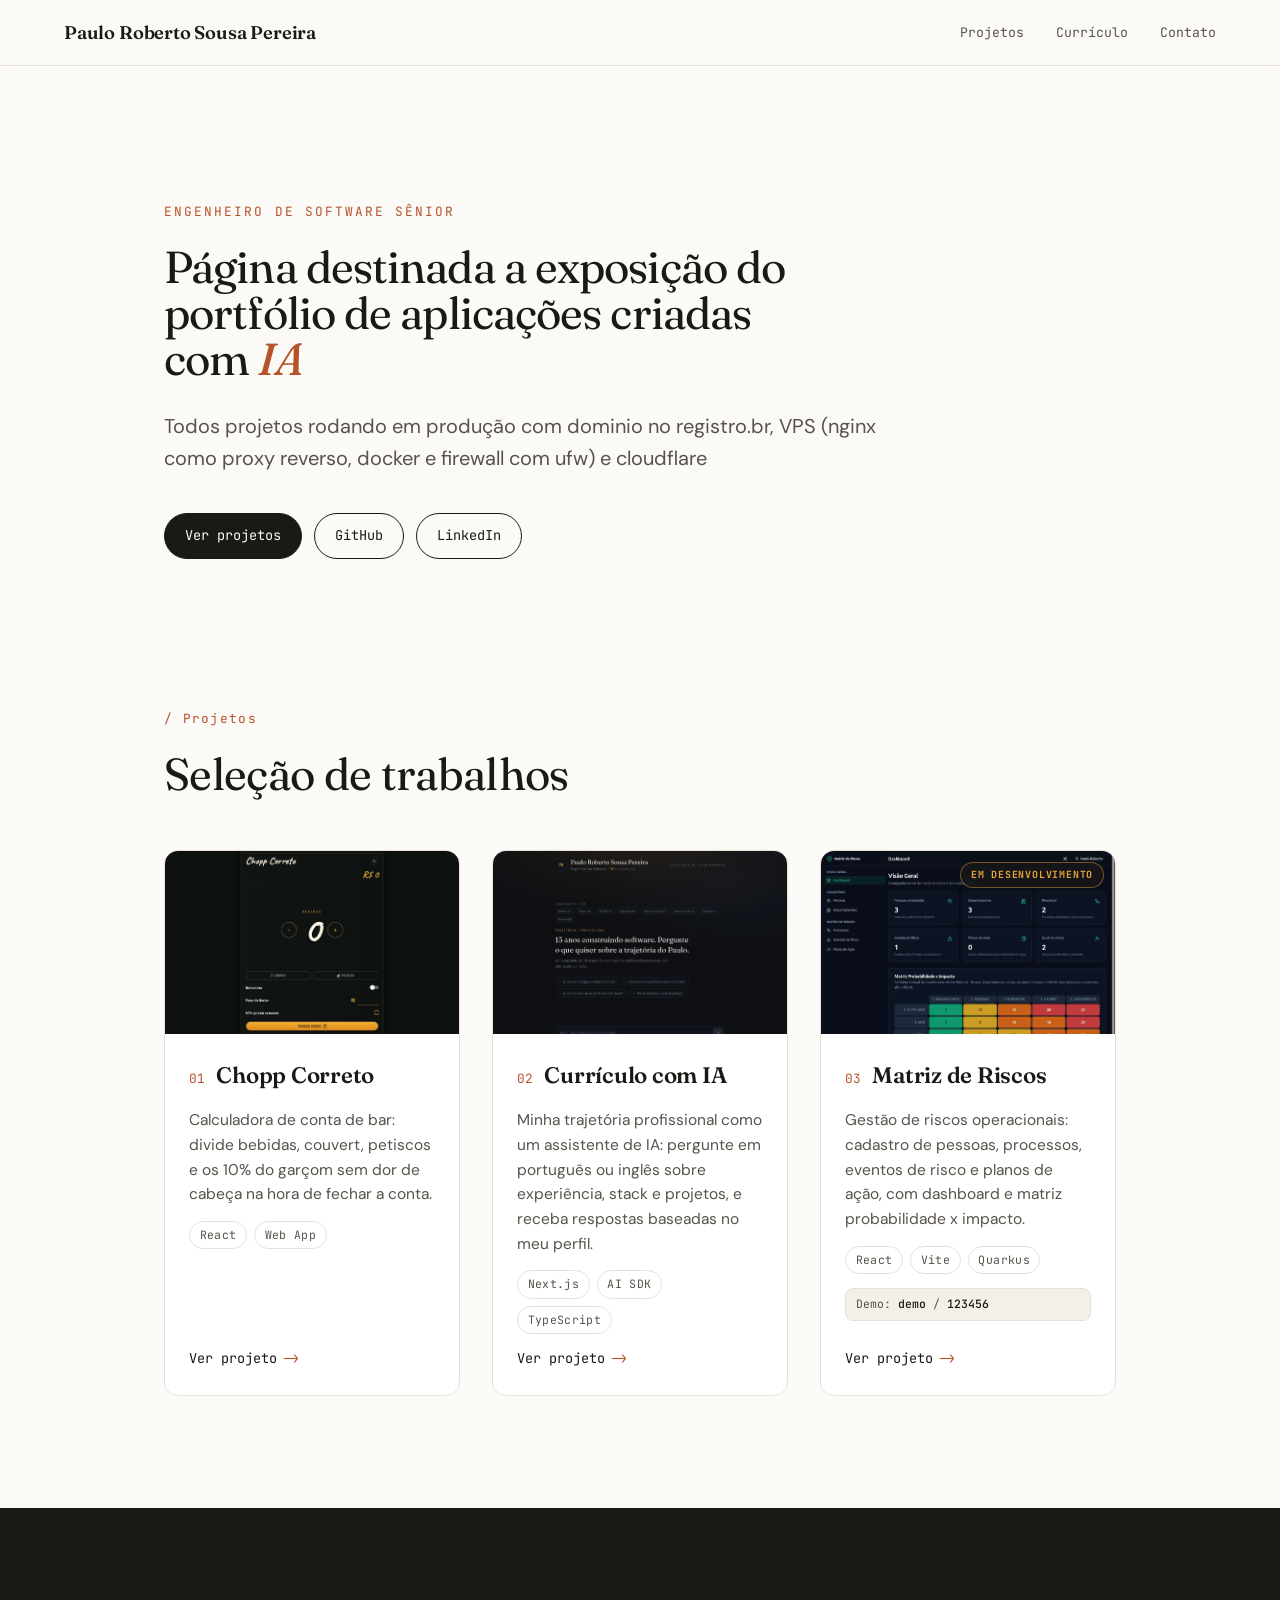
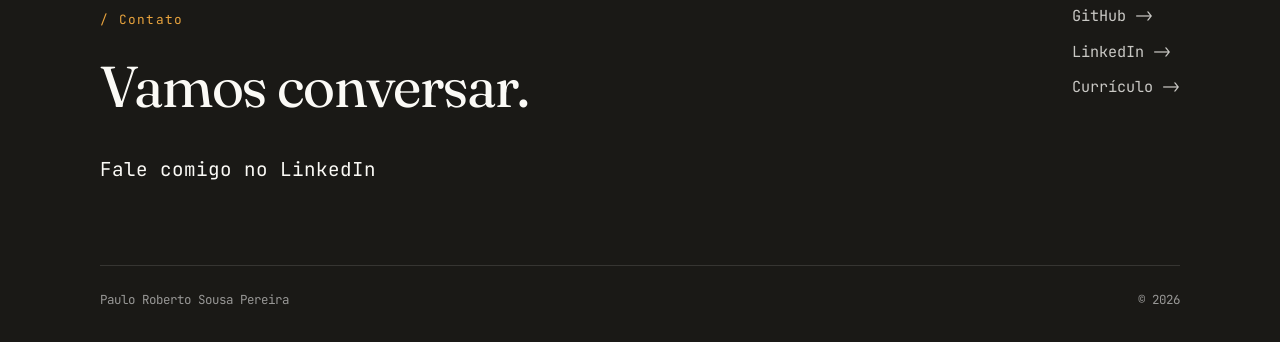
==== index.html @ 85f4f6c6 "Versão inicial do portfolio" ====
<!DOCTYPE html>
<html lang="pt-BR">
<head>
  <meta charset="UTF-8" />
  <meta name="viewport" content="width=device-width, initial-scale=1.0" />
  <title>Paulo Roberto Sousa Pereira - Engenheiro de Software Sênior</title>
  <meta name="description" content="Portfólio de Paulo Roberto Sousa Pereira, Engenheiro de Software Sênior. Aplicações web práticas e funcionais." />

  <!-- Open Graph para compartilhamento em redes / recrutadores -->
  <meta property="og:title" content="Paulo Roberto Sousa Pereira - Engenheiro de Software Sênior" />
  <meta property="og:description" content="Aplicações web práticas e funcionais." />

  <link rel="icon" href="assets/img/favicon.svg" type="image/svg+xml" />
  <meta property="og:type" content="website" />

  <link rel="preconnect" href="https://fonts.googleapis.com" />
  <link rel="preconnect" href="https://fonts.gstatic.com" crossorigin />
  <link href="https://fonts.googleapis.com/css2?family=Fraunces:ital,opsz,wght@0,9..144,400;0,9..144,600;1,9..144,500&family=DM+Sans:wght@400;500&family=JetBrains+Mono:wght@400;500&display=swap" rel="stylesheet" />

  <link rel="stylesheet" href="assets/css/styles.css" />
</head>
<body>
  <a class="skip-link" href="#projetos">Pular para projetos</a>

  <header class="topbar">
    <a class="topbar__brand" href="#topo">Paulo Roberto Sousa Pereira</a>
    <nav class="topbar__nav" aria-label="Navegação principal">
      <a href="#projetos">Projetos</a>
      <a href="https://mycv.prsites.com.br/" target="_blank" rel="noopener">Currículo</a>
      <a href="#contato">Contato</a>
    </nav>
  </header>

  <main id="topo">
    <!-- HERO -->
    <section class="hero">
      <p class="eyebrow reveal" style="--d:0ms">Engenheiro de Software Sênior</p>
      <h1 class="hero__title reveal" style="--d:80ms">
        Página destinada a exposição do portfólio de aplicações criadas com <em>IA</em><br />
      </h1>
      <p class="hero__bio reveal" style="--d:160ms">
       Todos projetos rodando em produção com dominio no registro.br, VPS (nginx como proxy reverso, docker e firewall com ufw) e cloudflare
      </p>
      <div class="hero__links reveal" style="--d:240ms">
        <a class="btn btn--solid" href="#projetos">Ver projetos</a>
        <a class="btn" href="https://github.com/holocaster" target="_blank" rel="noopener">GitHub</a>
        <a class="btn" href="https://www.linkedin.com/in/paulo-roberto-sousa-pereira-333bb52a/" target="_blank" rel="noopener">LinkedIn</a>
      </div>
    </section>

    <!-- PROJETOS -->
    <section id="projetos" class="projetos">
      <div class="section-head">
        <span class="section-head__eyebrow">/ Projetos</span>
        <h2 class="section-head__title">Seleção de trabalhos</h2>
      </div>

      <ul class="grid" role="list">
        <!-- ============================================================
             MODELO DE CARD - para adicionar um novo projeto, copie um
             bloco <li class="card"> ... </li> inteiro e ajuste:
               - data-accent: "amber" | "teal" | "slate" (cor do thumb)
               - o numero (card__index)
               - imagem em .card__thumb (ver README para screenshots)
               - titulo, descricao, tags e o link href
             ============================================================ -->

        <!-- Projeto 01 -->
        <li class="card reveal" style="--d:0ms" data-accent="amber">
          <a class="card__link" href="https://choppcorreto.com.br/" target="_blank" rel="noopener" aria-label="Abrir Chopp Correto em nova aba">
            <div class="card__thumb" style="background-image:url('assets/img/chopp.jpg');background-position:top center" role="img" aria-label="Prévia do Chopp Correto"></div>
            <div class="card__body">
              <div class="card__top">
                <span class="card__index">01</span>
                <h3 class="card__title">Chopp Correto</h3>
              </div>
              <p class="card__desc">
                Calculadora de conta de bar: divide bebidas, couvert, petiscos
                e os 10% do garçom sem dor de cabeça na hora de fechar a conta.
              </p>
              <ul class="tags" role="list">
                <li>React</li>
                <li>Web App</li>
              </ul>
              <span class="card__cta">Ver projeto <span class="arrow" aria-hidden="true">-&gt;</span></span>
            </div>
          </a>
        </li>

        <!-- Projeto 02 -->
        <li class="card reveal" style="--d:120ms" data-accent="teal">
          <a class="card__link" href="https://mycv.prsites.com.br/" target="_blank" rel="noopener" aria-label="Abrir meu currículo com IA em nova aba">
            <div class="card__thumb" style="background-image:url('assets/img/cv.jpg');background-position:top center" role="img" aria-label="Prévia do currículo com assistente de IA"></div>
            <div class="card__body">
              <div class="card__top">
                <span class="card__index">02</span>
                <h3 class="card__title">Currículo com IA</h3>
              </div>
              <p class="card__desc">
                Minha trajetória profissional como um assistente de IA: pergunte
                em português ou inglês sobre experiência, stack e projetos, e
                receba respostas baseadas no meu perfil.
              </p>
              <ul class="tags" role="list">
                <li>Next.js</li>
                <li>AI SDK</li>
                <li>TypeScript</li>
              </ul>
              <span class="card__cta">Ver projeto <span class="arrow" aria-hidden="true">-&gt;</span></span>
            </div>
          </a>
        </li>

        <!-- Projeto 03 -->
        <li class="card reveal" style="--d:240ms" data-accent="slate">
          <a class="card__link" href="https://matriz_risco.prsites.com.br/" target="_blank" rel="noopener" aria-label="Abrir Matriz de Riscos em nova aba">
            <div class="card__thumb" style="background-image:url('assets/img/riscos.jpg');background-position:top center" role="img" aria-label="Prévia do dashboard da Matriz de Riscos">
              <span class="card__badge">Em desenvolvimento</span>
            </div>
            <div class="card__body">
              <div class="card__top">
                <span class="card__index">03</span>
                <h3 class="card__title">Matriz de Riscos</h3>
              </div>
              <p class="card__desc">
                Gestão de riscos operacionais: cadastro de pessoas, processos,
                eventos de risco e planos de ação, com dashboard e matriz
                probabilidade x impacto.
              </p>
              <ul class="tags" role="list">
                <li>React</li>
                <li>Vite</li>
                <li>Quarkus</li>
              </ul>
              <p class="card__demo">Demo: <strong>demo</strong> / <strong>123456</strong></p>
              <span class="card__cta">Ver projeto <span class="arrow" aria-hidden="true">-&gt;</span></span>
            </div>
          </a>
        </li>
      </ul>
    </section>
  </main>

  <!-- CONTATO / RODAPE -->
  <footer id="contato" class="footer">
    <div class="footer__inner">
      <div class="footer__cta">
        <span class="section-head__eyebrow">/ Contato</span>
        <h2 class="footer__title">Vamos conversar.</h2>
        <a class="footer__mail" href="https://www.linkedin.com/in/paulo-roberto-sousa-pereira-333bb52a/" target="_blank" rel="noopener">Fale comigo no LinkedIn</a>
      </div>
      <nav class="footer__links" aria-label="Links externos">
        <a href="https://github.com/holocaster" target="_blank" rel="noopener">GitHub <span aria-hidden="true">-&gt;</span></a>
        <a href="https://www.linkedin.com/in/paulo-roberto-sousa-pereira-333bb52a/" target="_blank" rel="noopener">LinkedIn <span aria-hidden="true">-&gt;</span></a>
        <a href="https://mycv.prsites.com.br/" target="_blank" rel="noopener">Currículo <span aria-hidden="true">-&gt;</span></a>
      </nav>
    </div>
    <p class="footer__meta">
      <span>Paulo Roberto Sousa Pereira</span>
      <span>&copy; <span id="ano"></span></span>
    </p>
  </footer>

  <script src="assets/js/main.js" defer></script>
</body>
</html>
---- assets/css/styles.css ----
/* ============================================================
   Portfolio - Paulo Roberto Sousa Pereira
   Estetica: minimalismo editorial. Papel quente, tinta escura,
   um unico tom de destaque (terracota). Fraunces (titulos),
   DM Sans (texto), JetBrains Mono (rotulos e numeros).
   ============================================================ */

:root {
  /* Cores */
  --paper:      #FBFAF6;
  --paper-2:    #F3F0E8;
  --ink:        #1A1916;
  --ink-soft:   #57534A;
  --line:       #E5E1D6;
  --accent:     #B5532B;
  --accent-ink: #963F1E;

  /* Gradientes dos thumbnails por projeto */
  --g-amber: linear-gradient(145deg, #E8A33D 0%, #B5532B 100%);
  --g-teal:  linear-gradient(145deg, #3C7A6E 0%, #1E3B35 100%);
  --g-slate: linear-gradient(145deg, #6E6A60 0%, #2C2A24 100%);

  /* Tipografia */
  --font-display: "Fraunces", Georgia, serif;
  --font-body:    "DM Sans", system-ui, sans-serif;
  --font-mono:    "JetBrains Mono", ui-monospace, monospace;

  /* Layout */
  --maxw: 1080px;
  --gutter: clamp(1.25rem, 5vw, 4rem);
}

/* Reset enxuto */
*, *::before, *::after { box-sizing: border-box; }
* { margin: 0; }
html { scroll-behavior: smooth; -webkit-text-size-adjust: 100%; }

body {
  font-family: var(--font-body);
  background: var(--paper);
  color: var(--ink);
  line-height: 1.6;
  font-size: clamp(1rem, 0.95rem + 0.3vw, 1.125rem);
  -webkit-font-smoothing: antialiased;
  text-rendering: optimizeLegibility;
}

a { color: inherit; text-decoration: none; }
img { max-width: 100%; display: block; }
ul { list-style: none; padding: 0; }

/* Foco visivel e acessivel */
:focus-visible {
  outline: 2px solid var(--accent);
  outline-offset: 3px;
  border-radius: 2px;
}

.skip-link {
  position: absolute;
  left: -999px;
  top: 0;
  background: var(--ink);
  color: var(--paper);
  padding: 0.6rem 1rem;
  z-index: 100;
}
.skip-link:focus { left: 0.5rem; top: 0.5rem; }

/* ---------- Barra superior ---------- */
.topbar {
  position: sticky;
  top: 0;
  z-index: 50;
  display: flex;
  align-items: center;
  justify-content: space-between;
  gap: 1rem;
  padding: 1.1rem var(--gutter);
  background: color-mix(in srgb, var(--paper) 82%, transparent);
  backdrop-filter: saturate(140%) blur(10px);
  border-bottom: 1px solid var(--line);
}
.topbar__brand {
  font-family: var(--font-display);
  font-weight: 600;
  font-size: 1.15rem;
  letter-spacing: -0.01em;
}
.topbar__nav { display: flex; gap: clamp(1rem, 3vw, 2rem); }
.topbar__nav a {
  font-family: var(--font-mono);
  font-size: 0.82rem;
  color: var(--ink-soft);
  position: relative;
  padding: 0.2rem 0;
  transition: color 0.2s ease;
}
.topbar__nav a::after {
  content: "";
  position: absolute;
  left: 0; bottom: -2px;
  width: 100%;
  height: 1px;
  background: var(--accent);
  transform: scaleX(0);
  transform-origin: left;
  transition: transform 0.25s ease;
}
.topbar__nav a:hover { color: var(--ink); }
.topbar__nav a:hover::after { transform: scaleX(1); }

/* ---------- Hero ---------- */
.hero {
  max-width: var(--maxw);
  margin: 0 auto;
  padding: clamp(4rem, 12vw, 8.5rem) var(--gutter) clamp(3rem, 8vw, 5rem);
}
.eyebrow {
  font-family: var(--font-mono);
  font-size: 0.8rem;
  letter-spacing: 0.16em;
  text-transform: uppercase;
  color: var(--accent);
  margin-bottom: 1.4rem;
}
.hero__title {
  font-family: var(--font-display);
  font-weight: 400;
  font-size: clamp(2.6rem, 7vw, 2.8rem);
  line-height: 1.02;
  letter-spacing: -0.02em;
  max-width: 22ch;
}
.hero__title em {
  font-style: italic;
  font-weight: 500;
  color: var(--accent);
}
.hero__bio {
  margin-top: 1.8rem;
  max-width: 52ch;
  color: var(--ink-soft);
  font-size: clamp(1.05rem, 1rem + 0.4vw, 1.25rem);
}
.hero__links {
  margin-top: 2.4rem;
  display: flex;
  flex-wrap: wrap;
  gap: 0.75rem;
}

/* Botoes */
.btn {
  display: inline-flex;
  align-items: center;
  font-family: var(--font-mono);
  font-size: 0.85rem;
  padding: 0.7rem 1.25rem;
  border: 1px solid var(--ink);
  border-radius: 999px;
  transition: background 0.2s ease, color 0.2s ease, transform 0.2s ease;
}
.btn:hover { transform: translateY(-2px); background: var(--paper-2); }
.btn--solid {
  background: var(--ink);
  color: var(--paper);
  border-color: var(--ink);
}
.btn--solid:hover { background: var(--accent-ink); border-color: var(--accent-ink); color: #fff; }

/* ---------- Cabecalho de secao ---------- */
.section-head { margin-bottom: 2.5rem; }
.section-head__eyebrow {
  font-family: var(--font-mono);
  font-size: 0.8rem;
  letter-spacing: 0.1em;
  color: var(--accent);
}
.section-head__title {
  font-family: var(--font-display);
  font-weight: 400;
  font-size: clamp(1.8rem, 4vw, 2.8rem);
  letter-spacing: -0.015em;
  margin-top: 0.4rem;
}

/* ---------- Projetos ---------- */
.projetos {
  max-width: var(--maxw);
  margin: 0 auto;
  padding: clamp(2rem, 6vw, 4rem) var(--gutter) clamp(4rem, 9vw, 7rem);
}
.grid {
  display: grid;
  grid-template-columns: repeat(auto-fill, minmax(290px, 1fr));
  gap: clamp(1.25rem, 3vw, 2rem);
}

.card { position: relative; }
.card__link {
  display: flex;
  flex-direction: column;
  height: 100%;
  background: #fff;
  border: 1px solid var(--line);
  border-radius: 14px;
  overflow: hidden;
  transition: transform 0.3s ease, box-shadow 0.3s ease, border-color 0.3s ease;
}
.card__link:hover {
  transform: translateY(-6px);
  border-color: color-mix(in srgb, var(--accent) 35%, var(--line));
  box-shadow: 0 18px 40px -22px rgba(26, 25, 22, 0.45);
}
.card__link--static { cursor: default; }
.card--soon .card__link { background: var(--paper-2); border-style: dashed; }

/* Thumbnail (gradiente + monograma). Para usar uma imagem real,
   veja o README: basta definir background-image no .card__thumb. */
.card__thumb {
  position: relative;
  aspect-ratio: 16 / 10;
  display: grid;
  place-items: center;
  background-size: cover;
  background-position: center;
  overflow: hidden;
}
.card[data-accent="amber"] .card__thumb { background-image: var(--g-amber); }
.card[data-accent="teal"]  .card__thumb { background-image: var(--g-teal); }
.card[data-accent="slate"] .card__thumb { background-image: var(--g-slate); }
.card__monogram {
  font-family: var(--font-display);
  font-weight: 600;
  font-size: clamp(3rem, 8vw, 4.5rem);
  color: rgba(255, 255, 255, 0.92);
  letter-spacing: -0.02em;
  transition: transform 0.4s ease;
}
.card__link:hover .card__monogram { transform: scale(1.06); }

.card__body {
  display: flex;
  flex-direction: column;
  gap: 0.85rem;
  padding: 1.5rem 1.5rem 1.6rem;
  flex: 1;
}
.card__top { display: flex; align-items: baseline; gap: 0.7rem; }
.card__index {
  font-family: var(--font-mono);
  font-size: 0.8rem;
  color: var(--accent);
}
.card__title {
  font-family: var(--font-display);
  font-weight: 600;
  font-size: 1.4rem;
  letter-spacing: -0.01em;
}

/* Selo de status sobre o thumbnail (ex: projeto em desenvolvimento) */
.card__badge {
  position: absolute;
  top: 0.7rem;
  right: 0.7rem;
  z-index: 1;
  font-family: var(--font-mono);
  font-size: 0.62rem;
  letter-spacing: 0.08em;
  text-transform: uppercase;
  white-space: nowrap;
  font-weight: 700;
  color: #E8A33D;
  background: color-mix(in srgb, var(--ink) 70%, transparent);
  backdrop-filter: saturate(140%) blur(4px);
  border: 1px solid color-mix(in srgb, #E8A33D 45%, transparent);
  border-radius: 999px;
  padding: 0.25rem 0.6rem;
}
.card__desc { color: var(--ink-soft); font-size: 0.97rem; }

/* Credenciais de demo (ex: card da Matriz de Riscos, atras de login) */
.card__demo {
  font-family: var(--font-mono);
  font-size: 0.72rem;
  color: var(--ink-soft);
  background: var(--paper-2);
  border: 1px solid var(--line);
  border-radius: 8px;
  padding: 0.4rem 0.6rem;
}
.card__demo strong { color: var(--ink); font-weight: 500; }

.tags { display: flex; flex-wrap: wrap; gap: 0.45rem; }
.tags li {
  font-family: var(--font-mono);
  font-size: 0.72rem;
  letter-spacing: 0.03em;
  padding: 0.25rem 0.6rem;
  border: 1px solid var(--line);
  border-radius: 999px;
  color: var(--ink-soft);
}

.card__cta {
  margin-top: auto;
  font-family: var(--font-mono);
  font-size: 0.85rem;
  color: var(--ink);
  display: inline-flex;
  align-items: center;
  gap: 0.4rem;
}
.card__cta .arrow { transition: transform 0.25s ease; color: var(--accent); }
.card__link:hover .card__cta .arrow { transform: translateX(5px); }

/* ---------- Rodape / contato ---------- */
.footer {
  background: var(--ink);
  color: var(--paper);
  padding: clamp(3.5rem, 8vw, 6rem) var(--gutter) 2rem;
}
.footer__inner {
  max-width: var(--maxw);
  margin: 0 auto;
  display: flex;
  flex-wrap: wrap;
  justify-content: space-between;
  gap: 2.5rem;
}
.footer .section-head__eyebrow { color: #E8A33D; }
.footer__title {
  font-family: var(--font-display);
  font-weight: 400;
  font-size: clamp(2.2rem, 6vw, 3.6rem);
  letter-spacing: -0.02em;
  margin: 0.5rem 0 1.3rem;
}
.footer__mail {
  font-family: var(--font-mono);
  font-size: clamp(0.95rem, 2.5vw, 1.2rem);
  border-bottom: 1px solid transparent;
  transition: border-color 0.2s ease;
}
.footer__mail:hover { border-color: #E8A33D; }
.footer__links {
  display: flex;
  flex-direction: column;
  gap: 0.7rem;
  font-family: var(--font-mono);
  font-size: 0.95rem;
}
.footer__links a {
  color: color-mix(in srgb, var(--paper) 78%, transparent);
  transition: color 0.2s ease;
}
.footer__links a:hover { color: #fff; }
.footer__meta {
  max-width: var(--maxw);
  margin: clamp(3rem, 7vw, 5rem) auto 0;
  padding-top: 1.5rem;
  border-top: 1px solid rgba(255, 255, 255, 0.12);
  display: flex;
  justify-content: space-between;
  font-family: var(--font-mono);
  font-size: 0.78rem;
  color: rgba(255, 255, 255, 0.55);
}

/* ---------- Animacao de entrada ---------- */
.reveal {
  opacity: 0;
  transform: translateY(18px);
  animation: rise 0.7s cubic-bezier(0.2, 0.7, 0.2, 1) forwards;
  animation-delay: var(--d, 0ms);
}
@keyframes rise {
  to { opacity: 1; transform: none; }
}

/* Respeita quem prefere menos movimento */
@media (prefers-reduced-motion: reduce) {
  html { scroll-behavior: auto; }
  .reveal { animation: none; opacity: 1; transform: none; }
  * { transition-duration: 0.01ms !important; }
}

/* ---------- Responsivo ---------- */
@media (max-width: 560px) {
  .topbar { padding: 0.9rem var(--gutter); }
  .topbar__nav { gap: 1.1rem; }
  .footer__meta { flex-direction: column; gap: 0.4rem; }
}
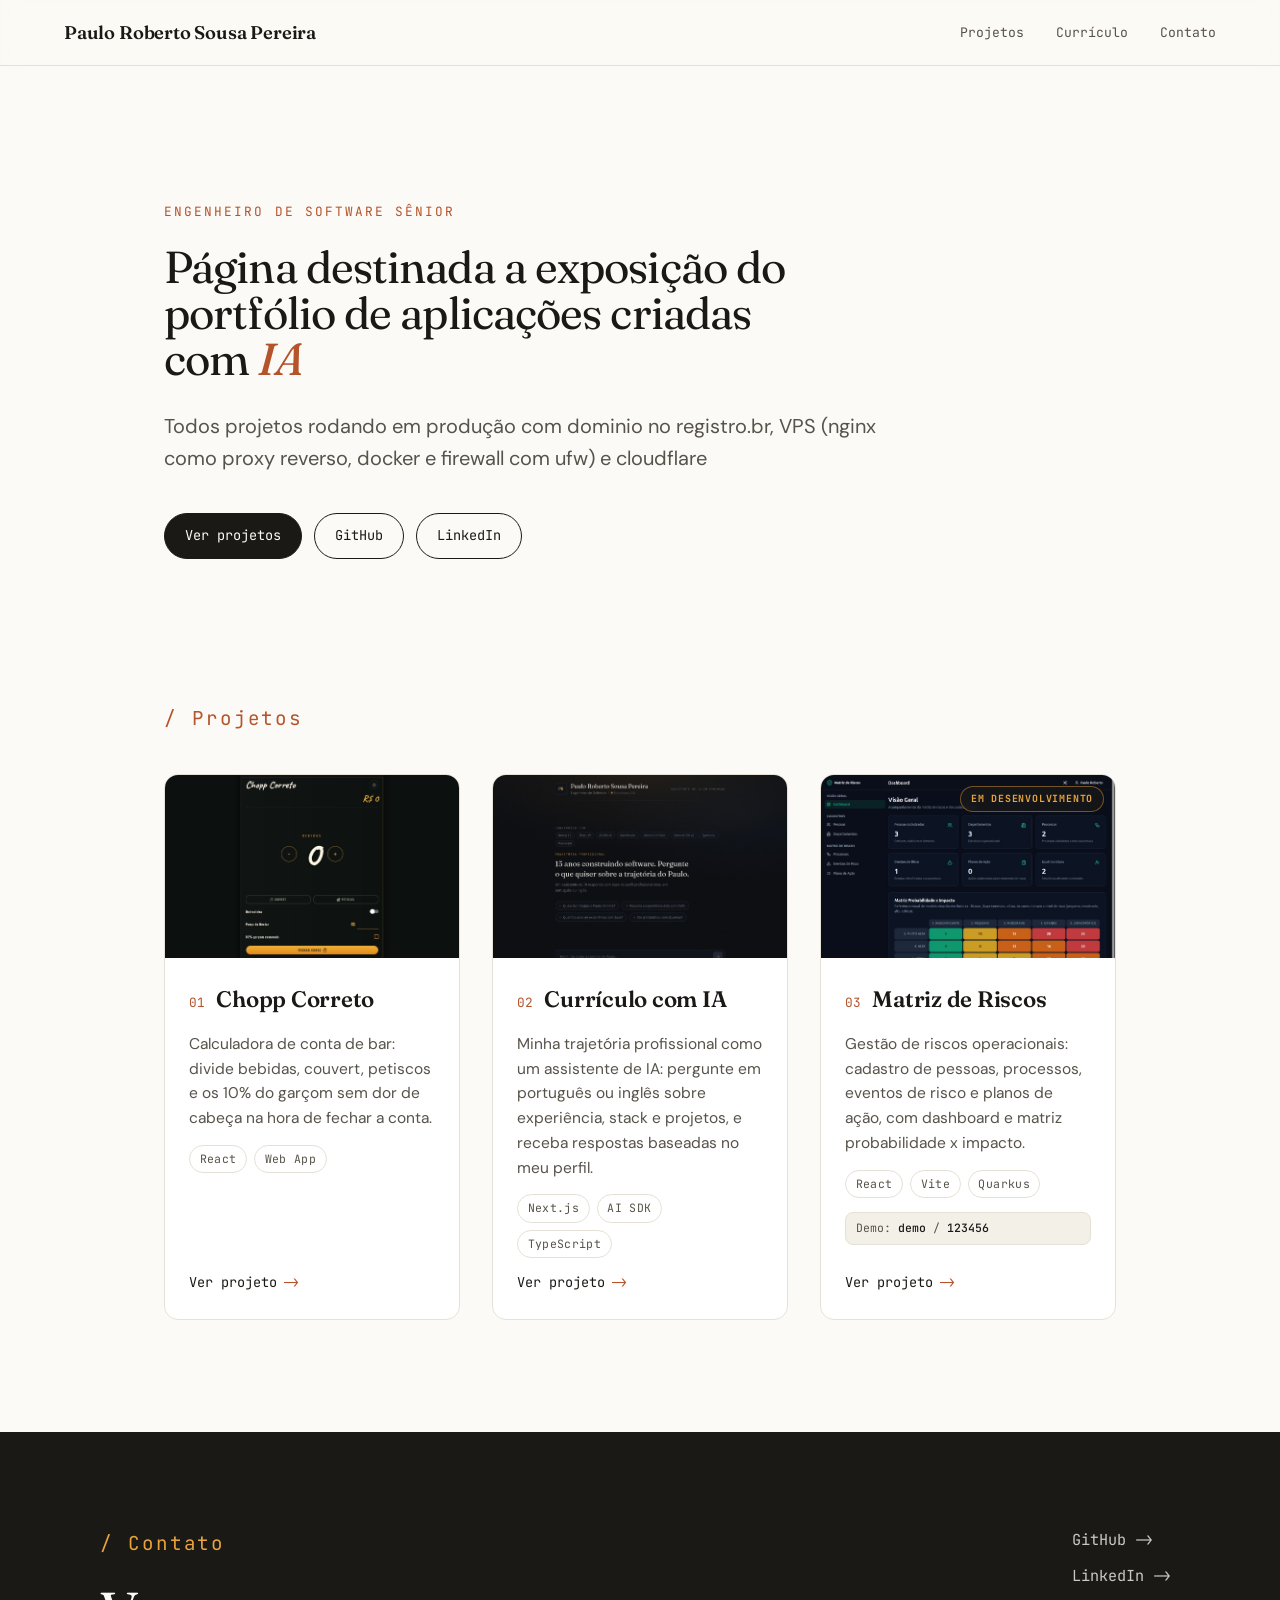
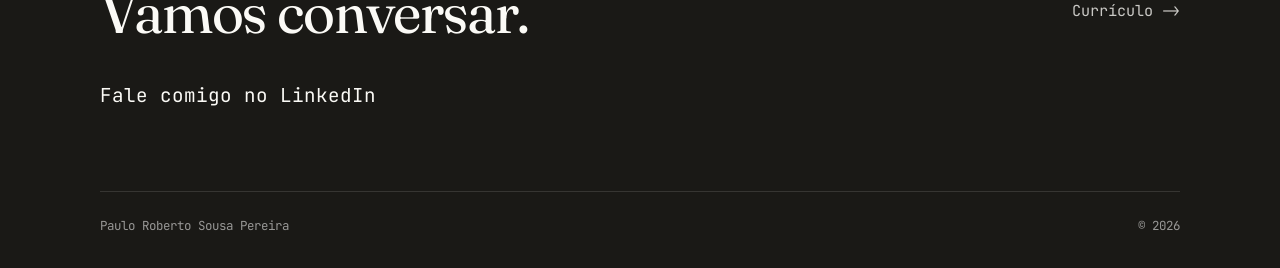
==== commit 06f4f8c1: "Mellhorando texto e design" ====
--- a/index.html
+++ b/index.html
@@ -4,14 +4,25 @@
   <meta charset="UTF-8" />
   <meta name="viewport" content="width=device-width, initial-scale=1.0" />
   <title>Paulo Roberto Sousa Pereira - Engenheiro de Software Sênior</title>
-  <meta name="description" content="Portfólio de Paulo Roberto Sousa Pereira, Engenheiro de Software Sênior. Aplicações web práticas e funcionais." />
+  <meta name="description" content="Portfólio de Paulo Roberto Sousa Pereira, Engenheiro de Software Sênior. Aplicações web criadas com IA e rodando em produção: Chopp Correto, Currículo com IA e Matriz de Riscos." />
+
+  <link rel="icon" href="assets/img/favicon.svg" type="image/svg+xml" />
 
   <!-- Open Graph para compartilhamento em redes / recrutadores -->
+  <meta property="og:type" content="website" />
+  <meta property="og:url" content="https://prsites.com.br/" />
   <meta property="og:title" content="Paulo Roberto Sousa Pereira - Engenheiro de Software Sênior" />
-  <meta property="og:description" content="Aplicações web práticas e funcionais." />
+  <meta property="og:description" content="Aplicações web criadas com IA e rodando em produção. Veja os projetos: Chopp Correto, Currículo com IA e Matriz de Riscos." />
+  <meta property="og:image" content="https://prsites.com.br/assets/img/og.jpg" />
+  <meta property="og:image:width" content="1200" />
+  <meta property="og:image:height" content="630" />
+  <meta property="og:image:alt" content="Cartão do portfólio de Paulo Roberto Sousa Pereira, Engenheiro de Software Sênior." />
 
-  <link rel="icon" href="assets/img/favicon.svg" type="image/svg+xml" />
-  <meta property="og:type" content="website" />
+  <!-- Twitter / X usa o mesmo cartao -->
+  <meta name="twitter:card" content="summary_large_image" />
+  <meta name="twitter:title" content="Paulo Roberto Sousa Pereira - Engenheiro de Software Sênior" />
+  <meta name="twitter:description" content="Aplicações web criadas com IA e rodando em produção." />
+  <meta name="twitter:image" content="https://prsites.com.br/assets/img/og.jpg" />
 
   <link rel="preconnect" href="https://fonts.googleapis.com" />
   <link rel="preconnect" href="https://fonts.gstatic.com" crossorigin />
@@ -52,7 +63,6 @@
     <section id="projetos" class="projetos">
       <div class="section-head">
         <span class="section-head__eyebrow">/ Projetos</span>
-        <h2 class="section-head__title">Seleção de trabalhos</h2>
       </div>
 
       <ul class="grid" role="list">
--- a/assets/css/styles.css
+++ b/assets/css/styles.css
@@ -173,7 +173,7 @@
 .section-head { margin-bottom: 2.5rem; }
 .section-head__eyebrow {
   font-family: var(--font-mono);
-  font-size: 0.8rem;
+  font-size: 1.2rem;
   letter-spacing: 0.1em;
   color: var(--accent);
 }
